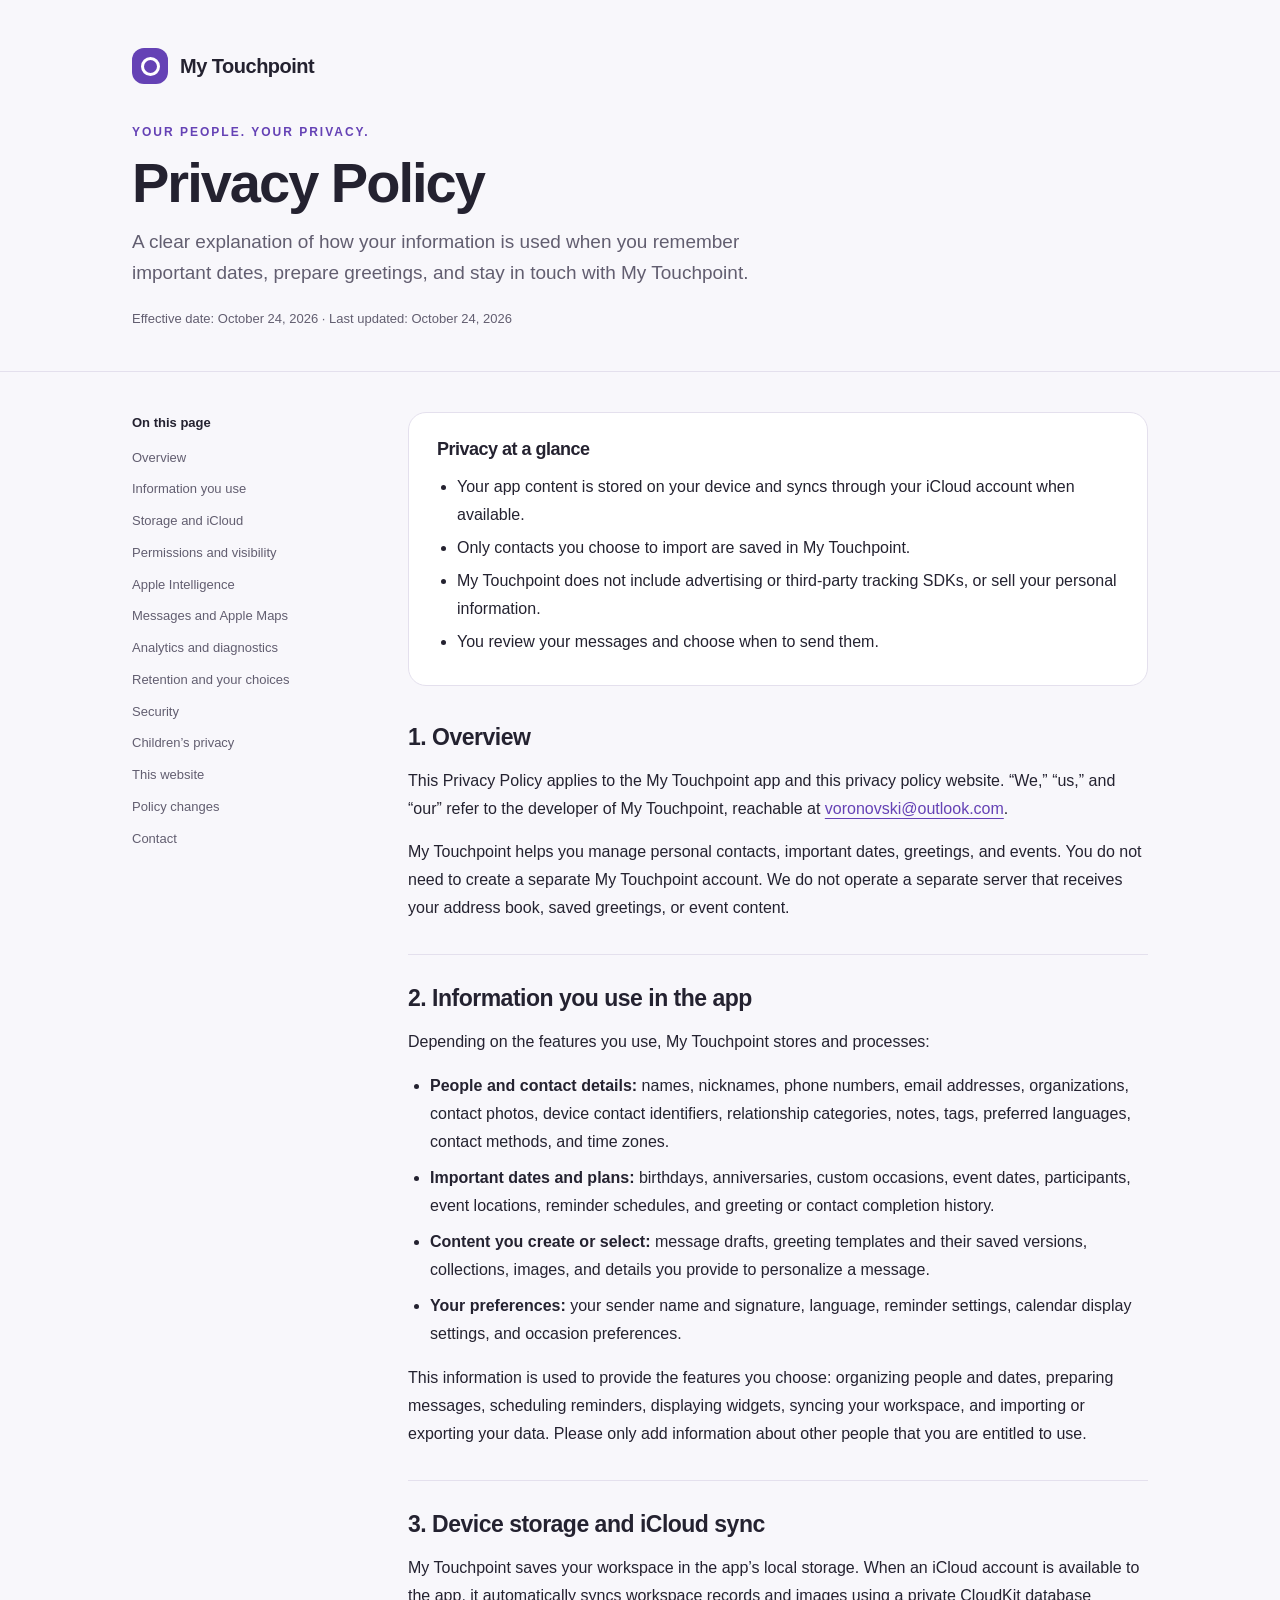
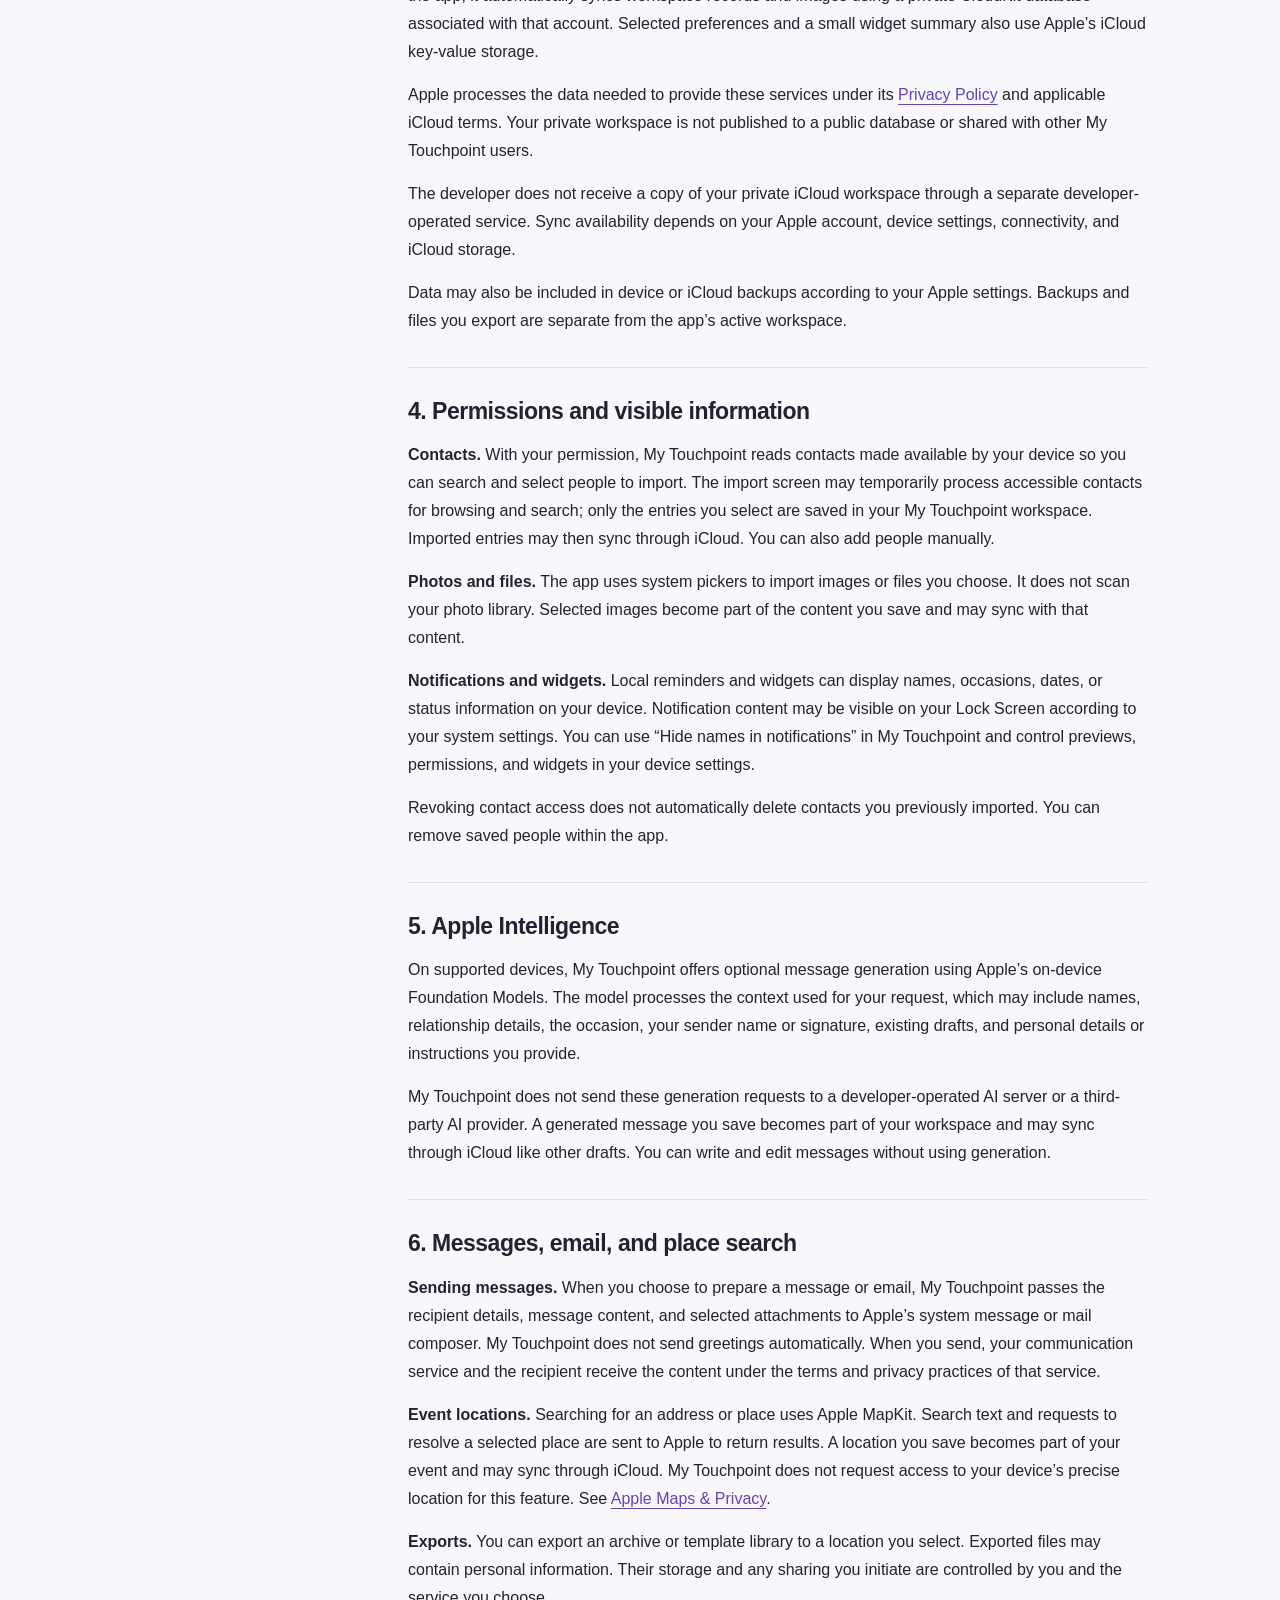
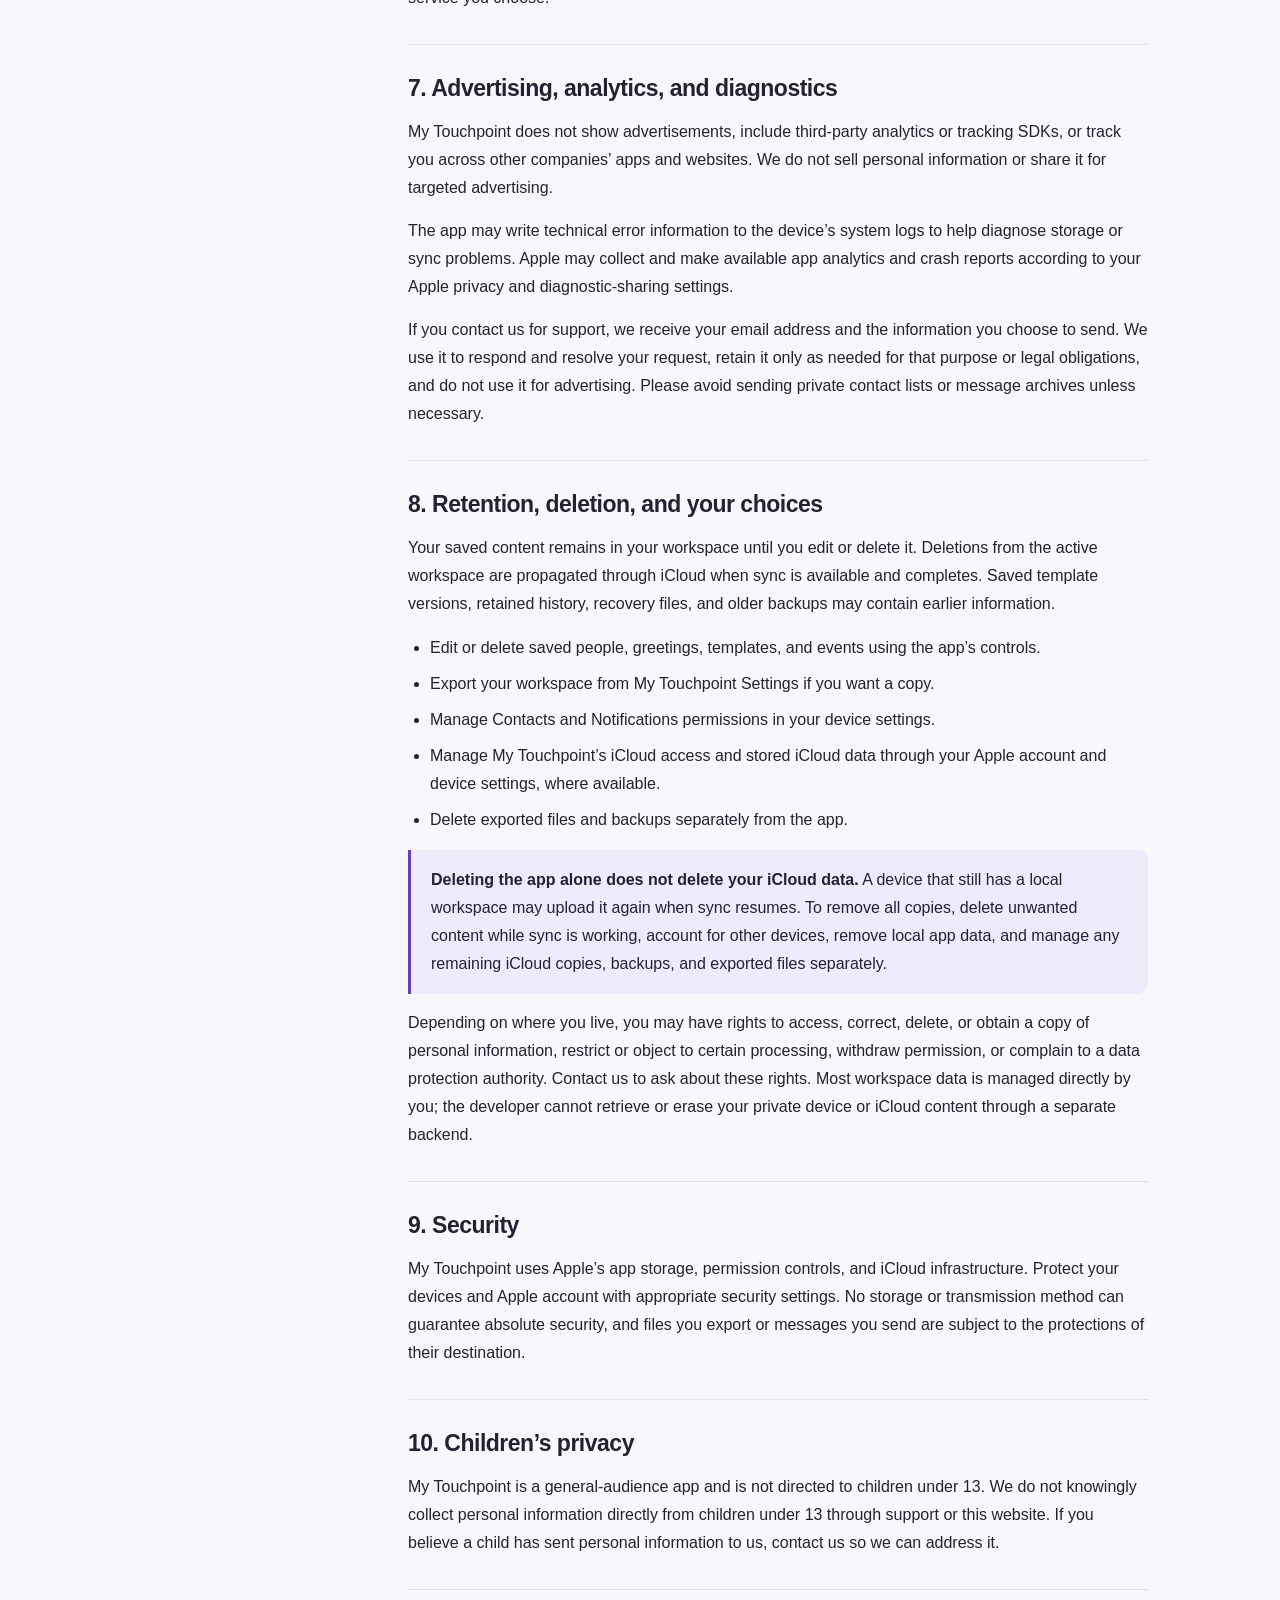
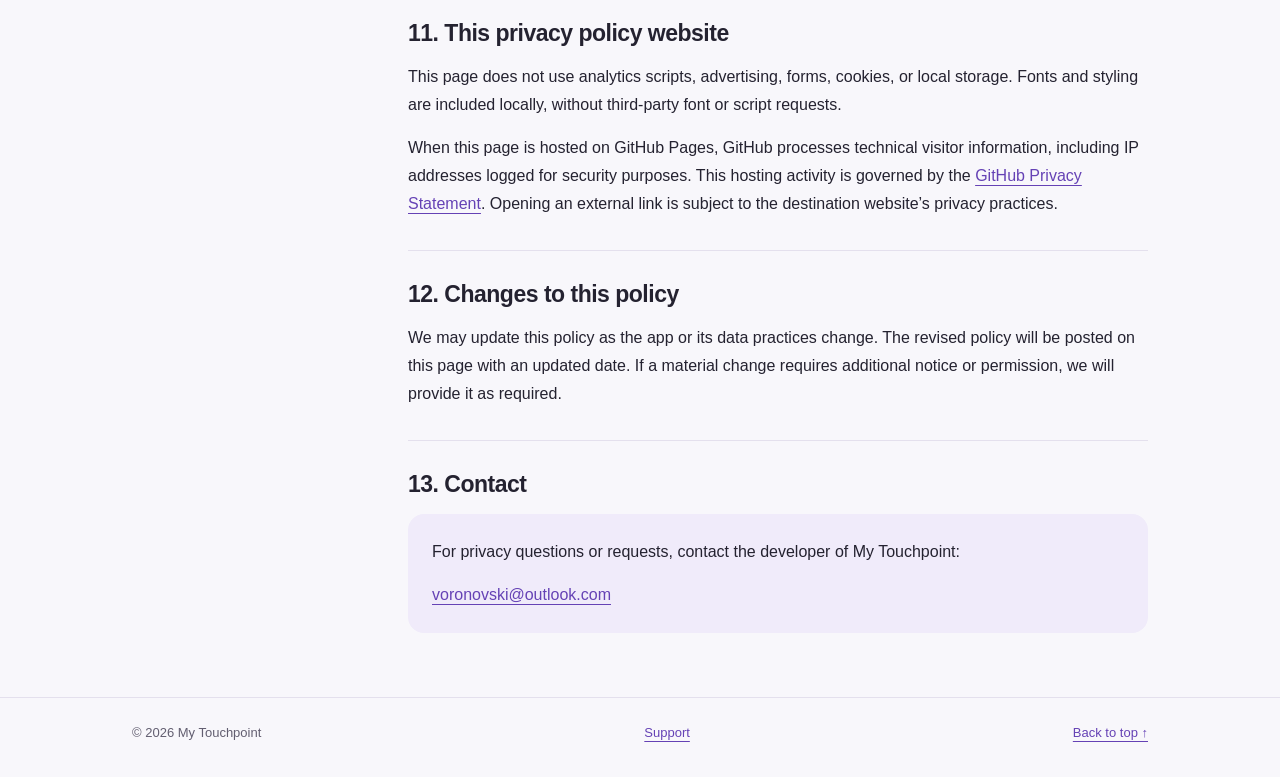
==== privacy/index.html @ a38e7360 "first commit" ====
<!doctype html>
<html lang="en">
<head>
  <meta charset="utf-8">
  <meta name="viewport" content="width=device-width, initial-scale=1">
  <meta name="color-scheme" content="light dark">
  <meta name="description" content="Learn how My Touchpoint handles contacts, personal messages, iCloud sync, permissions, and your privacy choices.">
  <meta name="referrer" content="no-referrer">
  <title>Privacy Policy · My Touchpoint</title>
  <style>
    :root {
      color-scheme: light dark;
      --background: #f8f7fb;
      --surface: #ffffff;
      --text: #242230;
      --muted: #625e70;
      --accent: #6542b5;
      --soft: #f0ebfa;
      --line: #e4e0ed;
    }
    * { box-sizing: border-box; }
    html { scroll-padding-top: 32px; }
    body {
      margin: 0;
      background: var(--background);
      color: var(--text);
      font: 16px/1.75 -apple-system, BlinkMacSystemFont, "Segoe UI", sans-serif;
      -webkit-font-smoothing: antialiased;
    }
    a { color: var(--accent); text-underline-offset: 4px; }
    a:hover { text-decoration-thickness: 2px; }
    a:focus-visible { outline: 3px solid var(--accent); outline-offset: 5px; border-radius: 3px; }
    .skip { position: absolute; left: 20px; top: -100px; padding: 8px 16px; background: var(--surface); z-index: 2; }
    .skip:focus { top: 16px; }
    .wrap { max-width: 1080px; margin: auto; padding: 0 32px; }
    header { padding: 48px 0 40px; border-bottom: 1px solid var(--line); }
    .brand { display: flex; align-items: center; gap: 12px; font-size: 20px; font-weight: 700; letter-spacing: -.5px; }
    .mark { display: inline-grid; place-items: center; width: 36px; height: 36px; border-radius: 12px; background: var(--accent); }
    .mark::after { content: ""; width: 13px; height: 13px; border: 3px solid white; border-radius: 50%; }
    .eyebrow { margin: 38px 0 8px; color: var(--accent); font-size: 12px; font-weight: 750; letter-spacing: 2px; text-transform: uppercase; }
    h1 { margin: 0 0 12px; font-size: clamp(36px, 6vw, 56px); line-height: 1.15; letter-spacing: -2px; }
    .intro { max-width: 660px; color: var(--muted); font-size: 19px; line-height: 1.6; }
    .date { margin: 20px 0 0; color: var(--muted); font-size: 13px; }
    .layout { display: grid; grid-template-columns: 220px minmax(0, 1fr); gap: 56px; padding-top: 40px; padding-bottom: 64px; }
    nav { align-self: start; position: sticky; top: 32px; font-size: 13px; }
    .nav-title { margin: 0 0 12px; font-weight: 700; }
    nav ol { list-style: none; margin: 0; padding: 0; }
    nav li { margin: 0 0 9px; }
    nav a { color: var(--muted); text-decoration: none; }
    nav a:hover { color: var(--accent); text-decoration: underline; }
    main { min-width: 0; }
    .summary { padding: 24px 28px; margin: 0 0 36px; border: 1px solid var(--line); border-radius: 18px; background: var(--surface); }
    .summary h2 { margin: 0 0 12px; font-size: 18px; }
    .summary ul { margin: 0; padding-left: 20px; }
    .summary li { margin: 5px 0; }
    section + section { margin-top: 32px; padding-top: 28px; border-top: 1px solid var(--line); }
    h2 { margin: 0 0 14px; font-size: 23px; line-height: 1.35; letter-spacing: -.5px; }
    p { margin: 0 0 15px; }
    ul { padding-left: 22px; }
    li { margin: 8px 0; }
    .note { padding: 16px 20px; border-left: 3px solid var(--accent); border-radius: 0 10px 10px 0; background: var(--soft); }
    .contact { padding: 24px; border-radius: 16px; background: var(--soft); }
    .contact a { overflow-wrap: anywhere; }
    footer { border-top: 1px solid var(--line); padding: 24px 0 32px; color: var(--muted); font-size: 13px; }
    .footer-row { display: flex; justify-content: space-between; gap: 16px; flex-wrap: wrap; }
    @media (max-width: 760px) {
      .wrap { padding: 0 22px; }
      header { padding-top: 28px; padding-bottom: 28px; }
      .eyebrow { margin-top: 28px; }
      .layout { display: block; padding-top: 24px; padding-bottom: 40px; }
      nav { position: static; margin-bottom: 28px; padding-bottom: 20px; border-bottom: 1px solid var(--line); }
      nav ol { display: flex; flex-wrap: wrap; gap: 8px 18px; }
      nav li { margin: 0; }
      .summary { padding: 20px; }
      h2 { font-size: 21px; }
    }
    @media (prefers-color-scheme: dark) {
      :root { --background: #17151e; --surface: #211e2b; --text: #f0edf7; --muted: #b9b2c8; --accent: #c1a5ff; --soft: #2b233c; --line: #393143; }
      .mark { background: #7651c8; }
    }
    @media print {
      :root { --background: #fff; --surface: #fff; --text: #000; --muted: #333; --accent: #333; --soft: #fff; --line: #ccc; }
      body { font-size: 11pt; }
      .wrap { max-width: none; padding: 0; }
      header { padding-top: 0; }
      .layout { display: block; }
      nav, .skip, .back-top { display: none; }
      h1 { font-size: 32pt; }
      h2 { break-after: avoid; }
      .summary, .contact { break-inside: avoid; }
    }
  </style>
</head>
<body id="top">
  <a class="skip" href="#policy">Skip to privacy policy</a>
  <header>
    <div class="wrap">
      <div class="brand"><span class="mark" aria-hidden="true"></span>My Touchpoint</div>
      <p class="eyebrow">Your people. Your privacy.</p>
      <h1>Privacy Policy</h1>
      <p class="intro">A clear explanation of how your information is used when you remember important dates, prepare greetings, and stay in touch with My Touchpoint.</p>
      <p class="date">Effective date: <time datetime="2026-10-24">October 24, 2026</time> · Last updated: <time datetime="2026-10-24">October 24, 2026</time></p>
    </div>
  </header>
  <div class="wrap layout">
    <nav aria-label="Policy sections">
      <p class="nav-title">On this page</p>
      <ol>
        <li><a href="#overview">Overview</a></li>
        <li><a href="#information">Information you use</a></li>
        <li><a href="#storage">Storage and iCloud</a></li>
        <li><a href="#permissions">Permissions and visibility</a></li>
        <li><a href="#intelligence">Apple Intelligence</a></li>
        <li><a href="#services">Messages and Apple Maps</a></li>
        <li><a href="#diagnostics">Analytics and diagnostics</a></li>
        <li><a href="#control">Retention and your choices</a></li>
        <li><a href="#security">Security</a></li>
        <li><a href="#children">Children’s privacy</a></li>
        <li><a href="#website">This website</a></li>
        <li><a href="#changes">Policy changes</a></li>
        <li><a href="#contact">Contact</a></li>
      </ol>
    </nav>
    <main id="policy">
      <aside class="summary" aria-labelledby="summary-title">
        <h2 id="summary-title">Privacy at a glance</h2>
        <ul>
          <li>Your app content is stored on your device and syncs through your iCloud account when available.</li>
          <li>Only contacts you choose to import are saved in My Touchpoint.</li>
          <li>My Touchpoint does not include advertising or third-party tracking SDKs, or sell your personal information.</li>
          <li>You review your messages and choose when to send them.</li>
        </ul>
      </aside>

      <section id="overview" aria-labelledby="overview-title">
        <h2 id="overview-title">1. Overview</h2>
        <p>This Privacy Policy applies to the My Touchpoint app and this privacy policy website. “We,” “us,” and “our” refer to the developer of My Touchpoint, reachable at <a href="mailto:voronovski@outlook.com">voronovski@outlook.com</a>.</p>
        <p>My Touchpoint helps you manage personal contacts, important dates, greetings, and events. You do not need to create a separate My Touchpoint account. We do not operate a separate server that receives your address book, saved greetings, or event content.</p>
      </section>

      <section id="information" aria-labelledby="information-title">
        <h2 id="information-title">2. Information you use in the app</h2>
        <p>Depending on the features you use, My Touchpoint stores and processes:</p>
        <ul>
          <li><strong>People and contact details:</strong> names, nicknames, phone numbers, email addresses, organizations, contact photos, device contact identifiers, relationship categories, notes, tags, preferred languages, contact methods, and time zones.</li>
          <li><strong>Important dates and plans:</strong> birthdays, anniversaries, custom occasions, event dates, participants, event locations, reminder schedules, and greeting or contact completion history.</li>
          <li><strong>Content you create or select:</strong> message drafts, greeting templates and their saved versions, collections, images, and details you provide to personalize a message.</li>
          <li><strong>Your preferences:</strong> your sender name and signature, language, reminder settings, calendar display settings, and occasion preferences.</li>
        </ul>
        <p>This information is used to provide the features you choose: organizing people and dates, preparing messages, scheduling reminders, displaying widgets, syncing your workspace, and importing or exporting your data. Please only add information about other people that you are entitled to use.</p>
      </section>

      <section id="storage" aria-labelledby="storage-title">
        <h2 id="storage-title">3. Device storage and iCloud sync</h2>
        <p>My Touchpoint saves your workspace in the app’s local storage. When an iCloud account is available to the app, it automatically syncs workspace records and images using a private CloudKit database associated with that account. Selected preferences and a small widget summary also use Apple’s iCloud key-value storage.</p>
        <p>Apple processes the data needed to provide these services under its <a href="https://www.apple.com/legal/privacy/">Privacy Policy</a> and applicable iCloud terms. Your private workspace is not published to a public database or shared with other My Touchpoint users.</p>
        <p>The developer does not receive a copy of your private iCloud workspace through a separate developer-operated service. Sync availability depends on your Apple account, device settings, connectivity, and iCloud storage.</p>
        <p>Data may also be included in device or iCloud backups according to your Apple settings. Backups and files you export are separate from the app’s active workspace.</p>
      </section>

      <section id="permissions" aria-labelledby="permissions-title">
        <h2 id="permissions-title">4. Permissions and visible information</h2>
        <p><strong>Contacts.</strong> With your permission, My Touchpoint reads contacts made available by your device so you can search and select people to import. The import screen may temporarily process accessible contacts for browsing and search; only the entries you select are saved in your My Touchpoint workspace. Imported entries may then sync through iCloud. You can also add people manually.</p>
        <p><strong>Photos and files.</strong> The app uses system pickers to import images or files you choose. It does not scan your photo library. Selected images become part of the content you save and may sync with that content.</p>
        <p><strong>Notifications and widgets.</strong> Local reminders and widgets can display names, occasions, dates, or status information on your device. Notification content may be visible on your Lock Screen according to your system settings. You can use “Hide names in notifications” in My Touchpoint and control previews, permissions, and widgets in your device settings.</p>
        <p>Revoking contact access does not automatically delete contacts you previously imported. You can remove saved people within the app.</p>
      </section>

      <section id="intelligence" aria-labelledby="intelligence-title">
        <h2 id="intelligence-title">5. Apple Intelligence</h2>
        <p>On supported devices, My Touchpoint offers optional message generation using Apple’s on-device Foundation Models. The model processes the context used for your request, which may include names, relationship details, the occasion, your sender name or signature, existing drafts, and personal details or instructions you provide.</p>
        <p>My Touchpoint does not send these generation requests to a developer-operated AI server or a third-party AI provider. A generated message you save becomes part of your workspace and may sync through iCloud like other drafts. You can write and edit messages without using generation.</p>
      </section>

      <section id="services" aria-labelledby="services-title">
        <h2 id="services-title">6. Messages, email, and place search</h2>
        <p><strong>Sending messages.</strong> When you choose to prepare a message or email, My Touchpoint passes the recipient details, message content, and selected attachments to Apple’s system message or mail composer. My Touchpoint does not send greetings automatically. When you send, your communication service and the recipient receive the content under the terms and privacy practices of that service.</p>
        <p><strong>Event locations.</strong> Searching for an address or place uses Apple MapKit. Search text and requests to resolve a selected place are sent to Apple to return results. A location you save becomes part of your event and may sync through iCloud. My Touchpoint does not request access to your device’s precise location for this feature. See <a href="https://www.apple.com/legal/privacy/data/en/apple-maps/">Apple Maps &amp; Privacy</a>.</p>
        <p><strong>Exports.</strong> You can export an archive or template library to a location you select. Exported files may contain personal information. Their storage and any sharing you initiate are controlled by you and the service you choose.</p>
      </section>

      <section id="diagnostics" aria-labelledby="diagnostics-title">
        <h2 id="diagnostics-title">7. Advertising, analytics, and diagnostics</h2>
        <p>My Touchpoint does not show advertisements, include third-party analytics or tracking SDKs, or track you across other companies’ apps and websites. We do not sell personal information or share it for targeted advertising.</p>
        <p>The app may write technical error information to the device’s system logs to help diagnose storage or sync problems. Apple may collect and make available app analytics and crash reports according to your Apple privacy and diagnostic-sharing settings.</p>
        <p>If you contact us for support, we receive your email address and the information you choose to send. We use it to respond and resolve your request, retain it only as needed for that purpose or legal obligations, and do not use it for advertising. Please avoid sending private contact lists or message archives unless necessary.</p>
      </section>

      <section id="control" aria-labelledby="control-title">
        <h2 id="control-title">8. Retention, deletion, and your choices</h2>
        <p>Your saved content remains in your workspace until you edit or delete it. Deletions from the active workspace are propagated through iCloud when sync is available and completes. Saved template versions, retained history, recovery files, and older backups may contain earlier information.</p>
        <ul>
          <li>Edit or delete saved people, greetings, templates, and events using the app’s controls.</li>
          <li>Export your workspace from My Touchpoint Settings if you want a copy.</li>
          <li>Manage Contacts and Notifications permissions in your device settings.</li>
          <li>Manage My Touchpoint’s iCloud access and stored iCloud data through your Apple account and device settings, where available.</li>
          <li>Delete exported files and backups separately from the app.</li>
        </ul>
        <p class="note"><strong>Deleting the app alone does not delete your iCloud data.</strong> A device that still has a local workspace may upload it again when sync resumes. To remove all copies, delete unwanted content while sync is working, account for other devices, remove local app data, and manage any remaining iCloud copies, backups, and exported files separately.</p>
        <p>Depending on where you live, you may have rights to access, correct, delete, or obtain a copy of personal information, restrict or object to certain processing, withdraw permission, or complain to a data protection authority. Contact us to ask about these rights. Most workspace data is managed directly by you; the developer cannot retrieve or erase your private device or iCloud content through a separate backend.</p>
      </section>

      <section id="security" aria-labelledby="security-title">
        <h2 id="security-title">9. Security</h2>
        <p>My Touchpoint uses Apple’s app storage, permission controls, and iCloud infrastructure. Protect your devices and Apple account with appropriate security settings. No storage or transmission method can guarantee absolute security, and files you export or messages you send are subject to the protections of their destination.</p>
      </section>

      <section id="children" aria-labelledby="children-title">
        <h2 id="children-title">10. Children’s privacy</h2>
        <p>My Touchpoint is a general-audience app and is not directed to children under 13. We do not knowingly collect personal information directly from children under 13 through support or this website. If you believe a child has sent personal information to us, contact us so we can address it.</p>
      </section>

      <section id="website" aria-labelledby="website-title">
        <h2 id="website-title">11. This privacy policy website</h2>
        <p>This page does not use analytics scripts, advertising, forms, cookies, or local storage. Fonts and styling are included locally, without third-party font or script requests.</p>
        <p>When this page is hosted on GitHub Pages, GitHub processes technical visitor information, including IP addresses logged for security purposes. This hosting activity is governed by the <a href="https://docs.github.com/en/site-policy/privacy-policies/github-general-privacy-statement">GitHub Privacy Statement</a>. Opening an external link is subject to the destination website’s privacy practices.</p>
      </section>

      <section id="changes" aria-labelledby="changes-title">
        <h2 id="changes-title">12. Changes to this policy</h2>
        <p>We may update this policy as the app or its data practices change. The revised policy will be posted on this page with an updated date. If a material change requires additional notice or permission, we will provide it as required.</p>
      </section>

      <section id="contact" aria-labelledby="contact-title">
        <h2 id="contact-title">13. Contact</h2>
        <div class="contact">
          <p>For privacy questions or requests, contact the developer of My Touchpoint:</p>
          <a href="mailto:voronovski@outlook.com">voronovski@outlook.com</a>
        </div>
      </section>
    </main>
  </div>
  <footer>
    <div class="wrap footer-row"><span>© 2026 My Touchpoint</span><a href="../support/">Support</a><a class="back-top" href="#top">Back to top ↑</a></div>
  </footer>
</body>
</html>
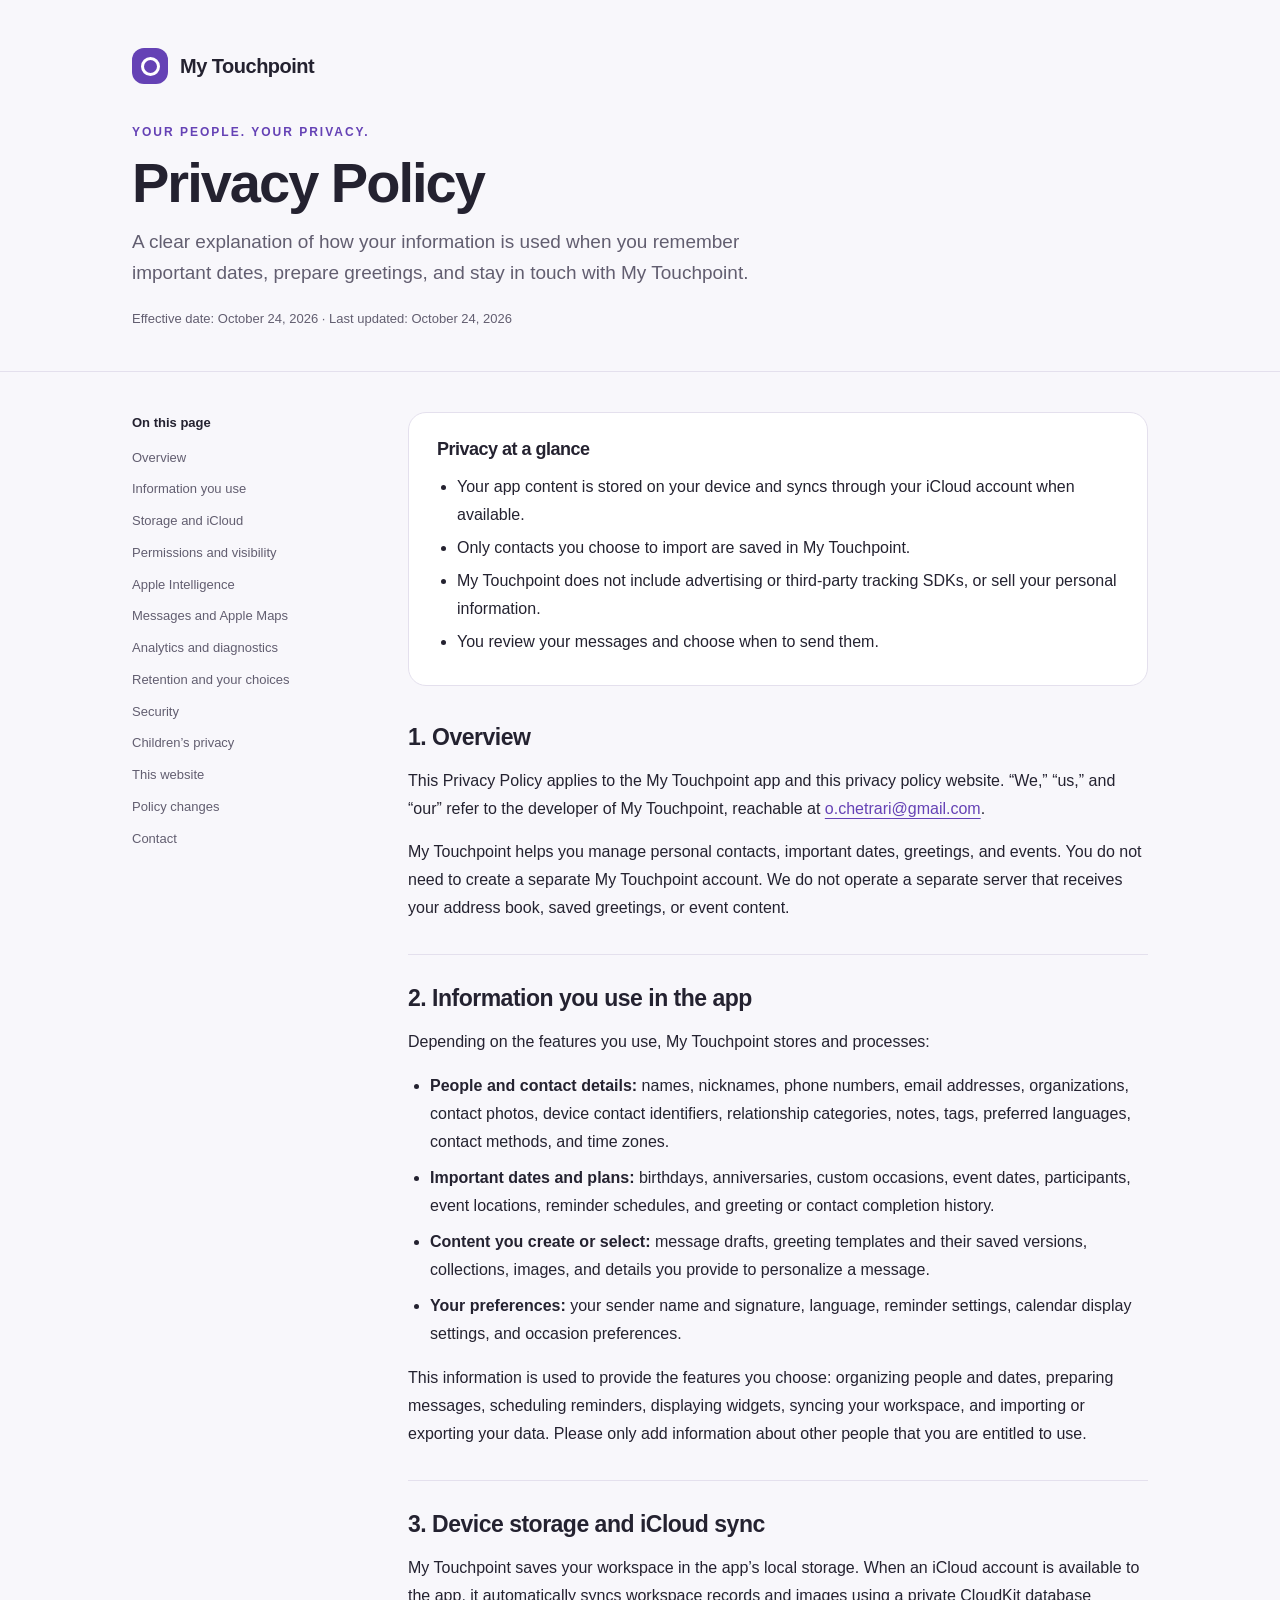
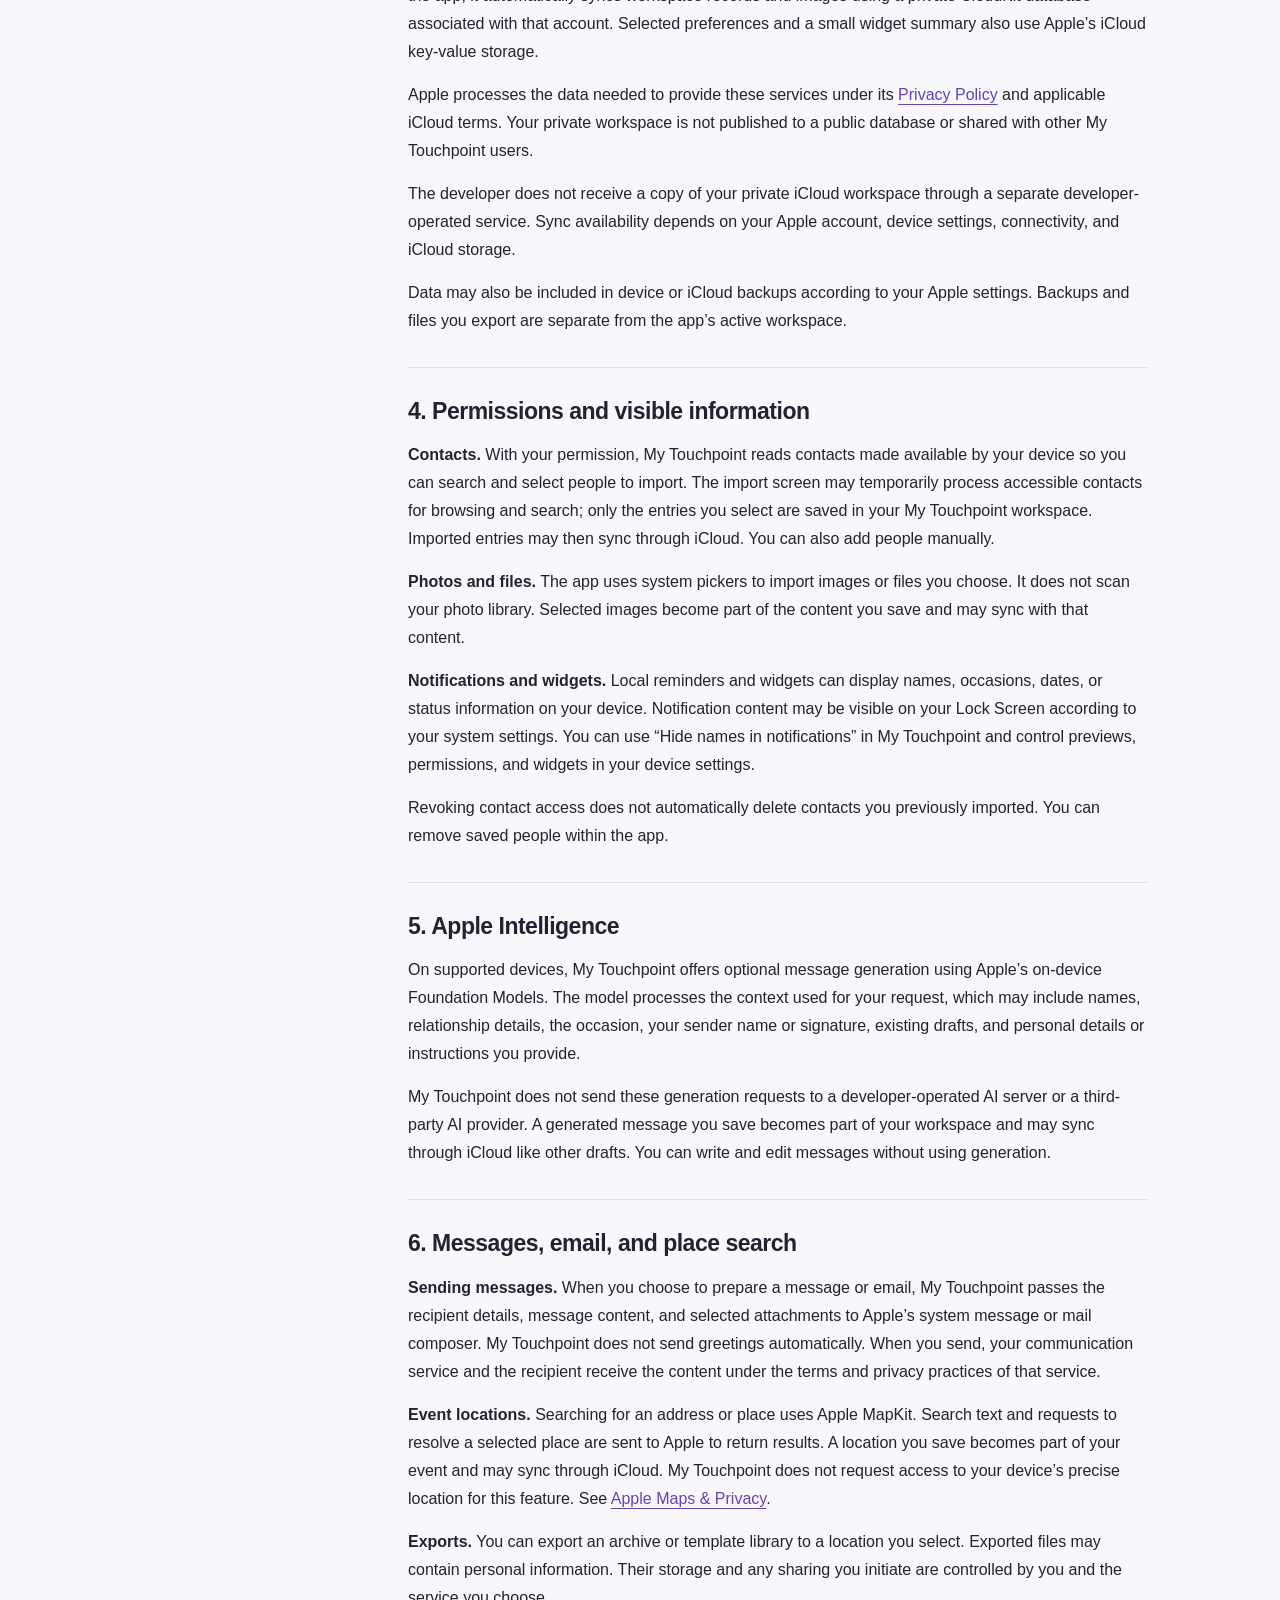
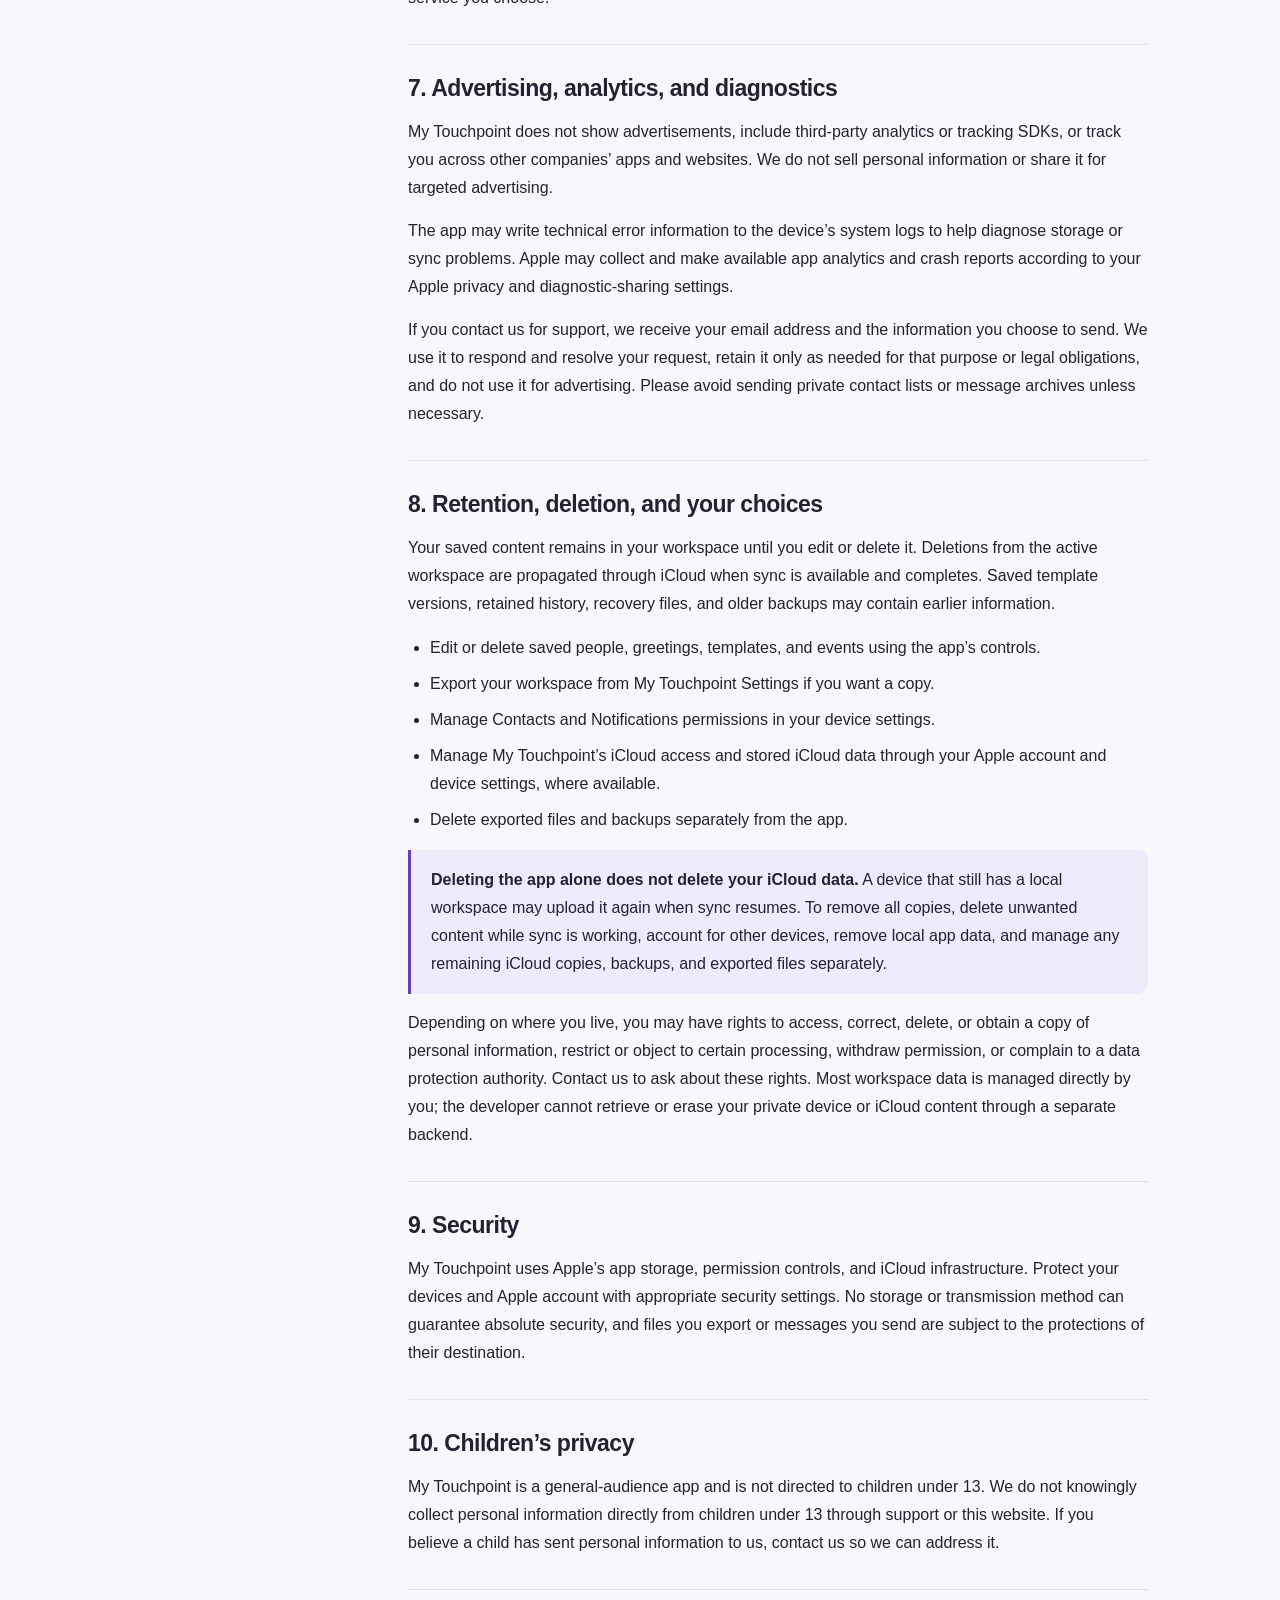
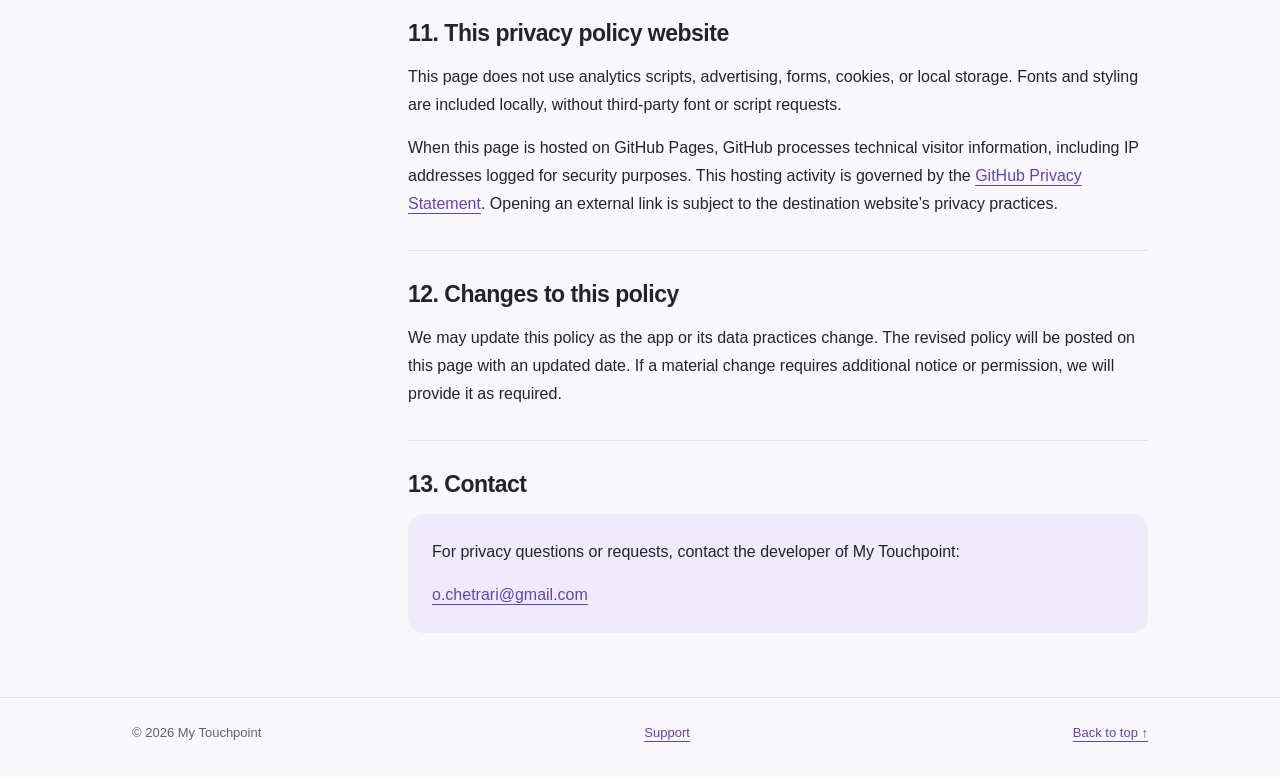
==== commit d1489f4f: "Update contact email addresses in privacy policy and support pages; add new CSS file for pitch kit s" ====
--- a/privacy/index.html
+++ b/privacy/index.html
@@ -134,7 +134,7 @@
 
       <section id="overview" aria-labelledby="overview-title">
         <h2 id="overview-title">1. Overview</h2>
-        <p>This Privacy Policy applies to the My Touchpoint app and this privacy policy website. “We,” “us,” and “our” refer to the developer of My Touchpoint, reachable at <a href="mailto:voronovski@outlook.com">voronovski@outlook.com</a>.</p>
+        <p>This Privacy Policy applies to the My Touchpoint app and this privacy policy website. “We,” “us,” and “our” refer to the developer of My Touchpoint, reachable at <a href="mailto:o.chetrari@gmail.com">o.chetrari@gmail.com</a>.</p>
         <p>My Touchpoint helps you manage personal contacts, important dates, greetings, and events. You do not need to create a separate My Touchpoint account. We do not operate a separate server that receives your address book, saved greetings, or event content.</p>
       </section>
 
@@ -225,7 +225,7 @@
         <h2 id="contact-title">13. Contact</h2>
         <div class="contact">
           <p>For privacy questions or requests, contact the developer of My Touchpoint:</p>
-          <a href="mailto:voronovski@outlook.com">voronovski@outlook.com</a>
+          <a href="mailto:o.chetrari@gmail.com">o.chetrari@gmail.com</a>
         </div>
       </section>
     </main>
